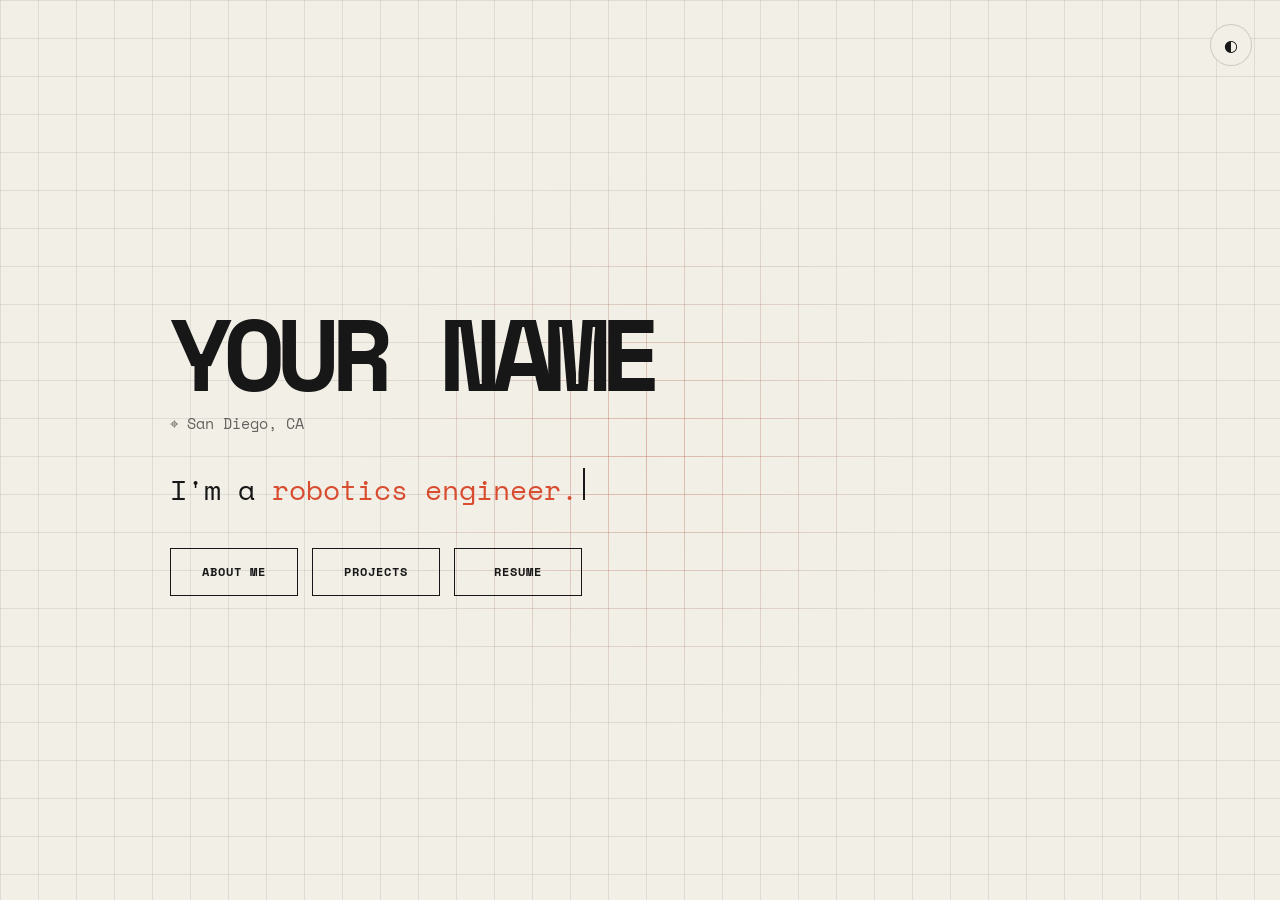
==== index.html @ e777f666 "Add files via upload" ====
<!doctype html>
<html lang="en">
<head>
  <meta charset="utf-8">
  <meta name="viewport" content="width=device-width, initial-scale=1">
  <meta name="description" content="Engineering and software portfolio">
  <title>Your Name | Portfolio</title>
  <script>
    (() => {
      const saved = localStorage.getItem("portfolio-theme");
      const dark = window.matchMedia("(prefers-color-scheme: dark)").matches;
      if (saved === "dark" || (!saved && dark)) {
        document.documentElement.dataset.theme = "dark";
      }
    })();
  </script>
  <link rel="stylesheet" href="styles.css">
  <script src="script.js" defer></script>
</head>
<body class="landing-page">
  <div class="grid-background" aria-hidden="true">
    <div class="grid-base"></div>
    <div class="grid-glow"></div>
  </div>

  <button class="theme-toggle" type="button" aria-label="Toggle color theme">
    <span class="theme-icon" aria-hidden="true">◐</span>
  </button>

  <main class="landing-shell">
    <section class="landing-copy">
      <p class="name-label">YOUR NAME</p>
      <p class="location">⌖ San Diego, CA</p>

      <div class="role-line">
        <span>I'm a&nbsp;</span>
        <span id="typed-role" class="typed-role"></span>
        <span class="typing-cursor" aria-hidden="true"></span>
      </div>

      <nav class="landing-nav" aria-label="Main pages">
        <a class="outline-button" href="about.html">About Me</a>
        <a class="outline-button" href="projects.html">Projects</a>
        <a class="outline-button" href="resume.html">Resume</a>
      </nav>
    </section>
  </main>

  <svg class="corner-doodle doodle-top" viewBox="0 0 420 420" role="img" aria-label="Original rocket doodle">
    <g fill="none" stroke="currentColor" stroke-width="5" stroke-linecap="round" stroke-linejoin="round">
      <path d="M210 50c55 42 76 115 54 192l-54 82-54-82c-22-77-1-150 54-192Z"/>
      <circle cx="210" cy="151" r="28"/>
      <path d="m158 229-58 41 18-87 45-23M262 229l58 41-18-87-45-23"/>
      <path d="m182 320-18 51 46-29 46 29-18-51"/>
      <path d="M192 75h36"/>
      <path d="M190 188h40"/>
    </g>
  </svg>

  <svg class="corner-doodle doodle-bottom" viewBox="0 0 520 340" role="img" aria-label="Original rover doodle">
    <g fill="none" stroke="currentColor" stroke-width="5" stroke-linecap="round" stroke-linejoin="round">
      <path d="M55 270h410"/>
      <circle cx="155" cy="262" r="41"/>
      <circle cx="370" cy="262" r="41"/>
      <path d="M119 225h287l-39-95H178Z"/>
      <path d="M217 130V84h102v46"/>
      <path d="m240 84 19-30h20l19 30"/>
      <circle cx="267" cy="109" r="8"/>
      <path d="M205 166h159M221 194h127"/>
      <path d="M367 129h51l31 31-29 27h-34"/>
      <path d="m449 160 26-14M450 163l28 7"/>
    </g>
  </svg>
</body>
</html>
---- styles.css ----
@import url('https://fonts.googleapis.com/css2?family=Inter:wght@400;500;600;700&family=Space+Mono:wght@400;700&display=swap');

:root {
  --bg: #f2efe7;
  --surface: rgba(255, 255, 255, .52);
  --text: #171717;
  --muted: #64635f;
  --line: rgba(23, 23, 23, .17);
  --grid: rgba(23, 23, 23, .085);
  --accent: #d84c2f;
  --shadow: 0 18px 50px rgba(20, 20, 20, .08);
}

:root[data-theme="dark"] {
  --bg: #121313;
  --surface: rgba(255, 255, 255, .035);
  --text: #f1efe8;
  --muted: #aaa9a2;
  --line: rgba(255, 255, 255, .17);
  --grid: rgba(255, 255, 255, .07);
  --accent: #ff775d;
  --shadow: 0 20px 60px rgba(0, 0, 0, .3);
}

* { box-sizing: border-box; }

html { color-scheme: light; }
html[data-theme="dark"] { color-scheme: dark; }

body {
  margin: 0;
  min-height: 100vh;
  overflow-x: hidden;
  background: var(--bg);
  color: var(--text);
  font-family: Inter, system-ui, sans-serif;
  transition: background .25s ease, color .25s ease;
}

a { color: inherit; }
button, a { -webkit-tap-highlight-color: transparent; }
button { font: inherit; }

.grid-background {
  position: fixed;
  inset: 0;
  z-index: -2;
  pointer-events: none;
}

.grid-base, .grid-glow {
  position: absolute;
  inset: 0;
  background-image:
    linear-gradient(var(--grid) 1px, transparent 1px),
    linear-gradient(90deg, var(--grid) 1px, transparent 1px);
  background-size: 38px 38px;
}

.grid-glow {
  opacity: .75;
  mask-image: radial-gradient(circle 280px at var(--mouse-x, 50%) var(--mouse-y, 50%), black, transparent);
  background-image:
    linear-gradient(color-mix(in srgb, var(--accent) 35%, transparent) 1px, transparent 1px),
    linear-gradient(90deg, color-mix(in srgb, var(--accent) 35%, transparent) 1px, transparent 1px);
}

.theme-toggle {
  position: fixed;
  top: 24px;
  right: 28px;
  z-index: 20;
  width: 42px;
  height: 42px;
  border: 1px solid var(--line);
  border-radius: 50%;
  background: color-mix(in srgb, var(--bg) 88%, transparent);
  color: var(--text);
  cursor: pointer;
  backdrop-filter: blur(12px);
}

.theme-toggle:hover { transform: rotate(16deg); }
.theme-toggle { transition: transform .2s ease, background .2s ease; }

.landing-page {
  display: grid;
  place-items: center;
  min-height: 100vh;
}

.landing-shell {
  width: min(1120px, calc(100% - 48px));
  min-height: 100vh;
  display: flex;
  align-items: center;
}

.landing-copy {
  position: relative;
  z-index: 2;
  margin-left: clamp(0px, 7vw, 90px);
}

.name-label {
  margin: 0 0 12px;
  font: 700 clamp(2.6rem, 8vw, 6.6rem)/.95 "Space Mono", monospace;
  letter-spacing: -.08em;
}

.location {
  margin: 0 0 34px;
  color: var(--muted);
  font-family: "Space Mono", monospace;
  font-size: .92rem;
}

.role-line {
  display: flex;
  align-items: baseline;
  min-height: 42px;
  margin-bottom: 38px;
  font: 500 clamp(1.15rem, 2.4vw, 1.75rem)/1.4 "Space Mono", monospace;
}

.typed-role { color: var(--accent); }

.typing-cursor {
  width: 2px;
  height: 1.15em;
  margin-left: 5px;
  background: var(--text);
  animation: blink .85s steps(1) infinite;
}

@keyframes blink { 50% { opacity: 0; } }

.landing-nav {
  display: flex;
  flex-wrap: wrap;
  gap: 14px;
}

.outline-button {
  display: inline-flex;
  justify-content: center;
  align-items: center;
  min-width: 128px;
  min-height: 48px;
  padding: 12px 20px;
  border: 1px solid var(--text);
  background: transparent;
  text-decoration: none;
  font: 700 .78rem/1 "Space Mono", monospace;
  text-transform: uppercase;
  letter-spacing: .08em;
  transition: color .18s ease, background .18s ease, transform .18s ease;
}

.outline-button:hover {
  background: var(--text);
  color: var(--bg);
  transform: translateY(-3px);
}

.corner-doodle {
  position: fixed;
  width: clamp(190px, 25vw, 330px);
  color: var(--text);
  opacity: 0;
  pointer-events: none;
  transition: opacity .12s linear;
}

.doodle-top {
  top: 18px;
  right: 35px;
  transform: rotate(10deg);
}

.doodle-bottom {
  right: 34px;
  bottom: 22px;
  transform: rotate(-8deg);
}

.site-header {
  width: min(1180px, calc(100% - 40px));
  margin: 0 auto;
  min-height: 84px;
  display: flex;
  align-items: center;
  gap: 34px;
  border-bottom: 1px solid var(--line);
}

.brand {
  display: grid;
  place-items: center;
  width: 42px;
  height: 42px;
  border: 1px solid var(--text);
  font: 700 .8rem "Space Mono", monospace;
  text-decoration: none;
}

.site-nav {
  display: flex;
  gap: 26px;
  margin-left: auto;
}

.site-nav a {
  color: var(--muted);
  font: 700 .77rem "Space Mono", monospace;
  text-decoration: none;
  text-transform: uppercase;
  letter-spacing: .08em;
}

.site-nav a:hover { color: var(--accent); }

.inline-toggle {
  position: static;
  flex: 0 0 auto;
}

.page-shell {
  width: min(1080px, calc(100% - 40px));
  margin: 0 auto;
  padding: clamp(62px, 9vw, 120px) 0 100px;
}

.page-intro {
  max-width: 850px;
  margin-bottom: 70px;
}

.eyebrow, .project-type {
  color: var(--accent);
  font: 700 .76rem "Space Mono", monospace;
  text-transform: uppercase;
  letter-spacing: .12em;
}

.page-intro h1 {
  margin: 10px 0 22px;
  font-size: clamp(2.5rem, 6vw, 5.4rem);
  line-height: 1.02;
  letter-spacing: -.055em;
}

.lede {
  max-width: 720px;
  color: var(--muted);
  font-size: clamp(1.05rem, 1.8vw, 1.28rem);
  line-height: 1.75;
}

.about-grid {
  display: grid;
  grid-template-columns: repeat(2, 1fr);
  gap: 20px;
}

.panel, .project-card, .resume-section {
  border: 1px solid var(--line);
  background: var(--surface);
  box-shadow: var(--shadow);
  backdrop-filter: blur(10px);
}

.panel { padding: clamp(26px, 4vw, 44px); }
.wide-panel { grid-column: 1 / -1; }

.panel h2, .resume-section h2 {
  margin-top: 0;
  font: 700 .84rem "Space Mono", monospace;
  text-transform: uppercase;
  letter-spacing: .1em;
}

.panel p, .clean-list {
  color: var(--muted);
  line-height: 1.75;
}

.clean-list { padding-left: 1.25rem; }

.tag-list {
  display: flex;
  flex-wrap: wrap;
  gap: 10px;
}

.tag-list span {
  border: 1px solid var(--line);
  padding: 8px 11px;
  font: 500 .73rem "Space Mono", monospace;
}

.compact span { padding: 6px 9px; }

.project-grid { display: grid; gap: 20px; }

.project-card {
  display: grid;
  grid-template-columns: 90px 1fr;
  gap: 25px;
  padding: clamp(26px, 5vw, 54px);
  transition: transform .2s ease, border-color .2s ease;
}

.project-card:hover {
  transform: translateY(-4px);
  border-color: var(--accent);
}

.project-number {
  color: var(--accent);
  font: 700 1.3rem "Space Mono", monospace;
}

.project-card h2 {
  margin: 8px 0 14px;
  font-size: clamp(1.65rem, 3vw, 2.5rem);
  letter-spacing: -.04em;
}

.project-card p:not(.project-type) {
  max-width: 730px;
  color: var(--muted);
  line-height: 1.7;
}

.text-link {
  display: inline-block;
  margin-top: 24px;
  color: var(--text);
  font: 700 .76rem "Space Mono", monospace;
  text-decoration-color: var(--accent);
  text-underline-offset: 5px;
}

.resume-intro {
  max-width: none;
  display: flex;
  justify-content: space-between;
  align-items: flex-end;
  gap: 30px;
}

.resume-layout { display: grid; gap: 20px; }
.resume-section { padding: clamp(28px, 5vw, 50px); }

.resume-entry {
  display: grid;
  grid-template-columns: 1fr auto;
  gap: 28px;
  padding: 28px 0;
  border-top: 1px solid var(--line);
}

.resume-entry h3 { margin: 0 0 8px; }
.resume-entry p { margin: 0; color: var(--muted); line-height: 1.65; }

@media (max-width: 720px) {
  .landing-shell { width: min(100% - 30px, 620px); }
  .landing-copy { margin-left: 0; }
  .corner-doodle { width: 180px; }
  .doodle-top { top: 70px; right: -40px; }
  .doodle-bottom { right: -25px; bottom: 12px; }
  .site-header { gap: 15px; }
  .site-nav { gap: 12px; }
  .site-nav a { font-size: .65rem; }
  .about-grid { grid-template-columns: 1fr; }
  .wide-panel { grid-column: auto; }
  .project-card { grid-template-columns: 1fr; }
  .resume-intro { align-items: flex-start; flex-direction: column; }
  .resume-entry { grid-template-columns: 1fr; }
}

@media (prefers-reduced-motion: reduce) {
  *, *::before, *::after {
    animation-duration: .01ms !important;
    animation-iteration-count: 1 !important;
    transition-duration: .01ms !important;
  }
}
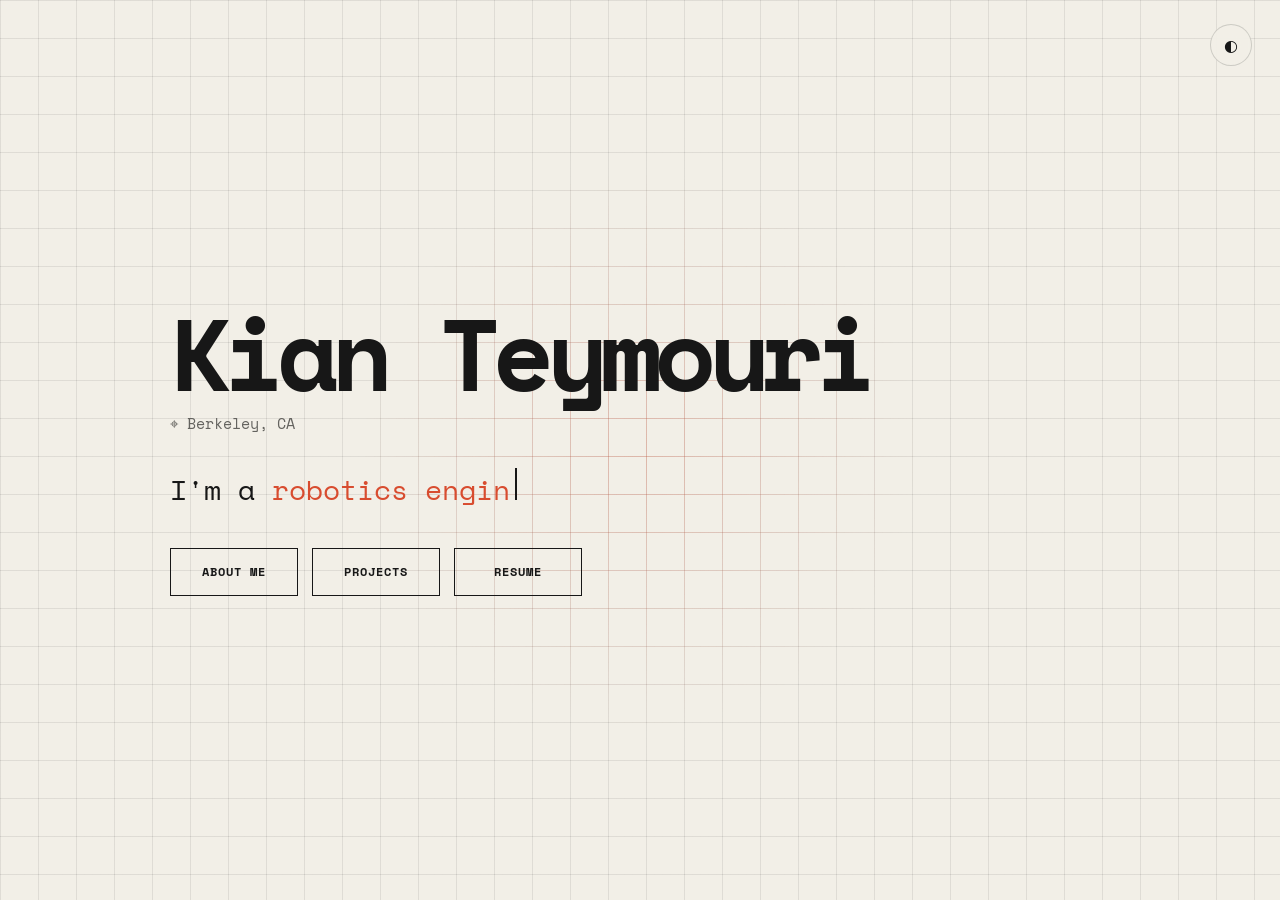
==== commit 1c52e7c8: "Update index.html" ====
--- a/index.html
+++ b/index.html
@@ -4,7 +4,7 @@
   <meta charset="utf-8">
   <meta name="viewport" content="width=device-width, initial-scale=1">
   <meta name="description" content="Engineering and software portfolio">
-  <title>Your Name | Portfolio</title>
+  <title>Kian Teymouri | Portfolio</title>
   <script>
     (() => {
       const saved = localStorage.getItem("portfolio-theme");
@@ -29,8 +29,8 @@
 
   <main class="landing-shell">
     <section class="landing-copy">
-      <p class="name-label">YOUR NAME</p>
-      <p class="location">⌖ San Diego, CA</p>
+      <p class="name-label">Kian Teymouri</p>
+      <p class="location">⌖ Berkeley, CA</p>
 
       <div class="role-line">
         <span>I'm a&nbsp;</span>
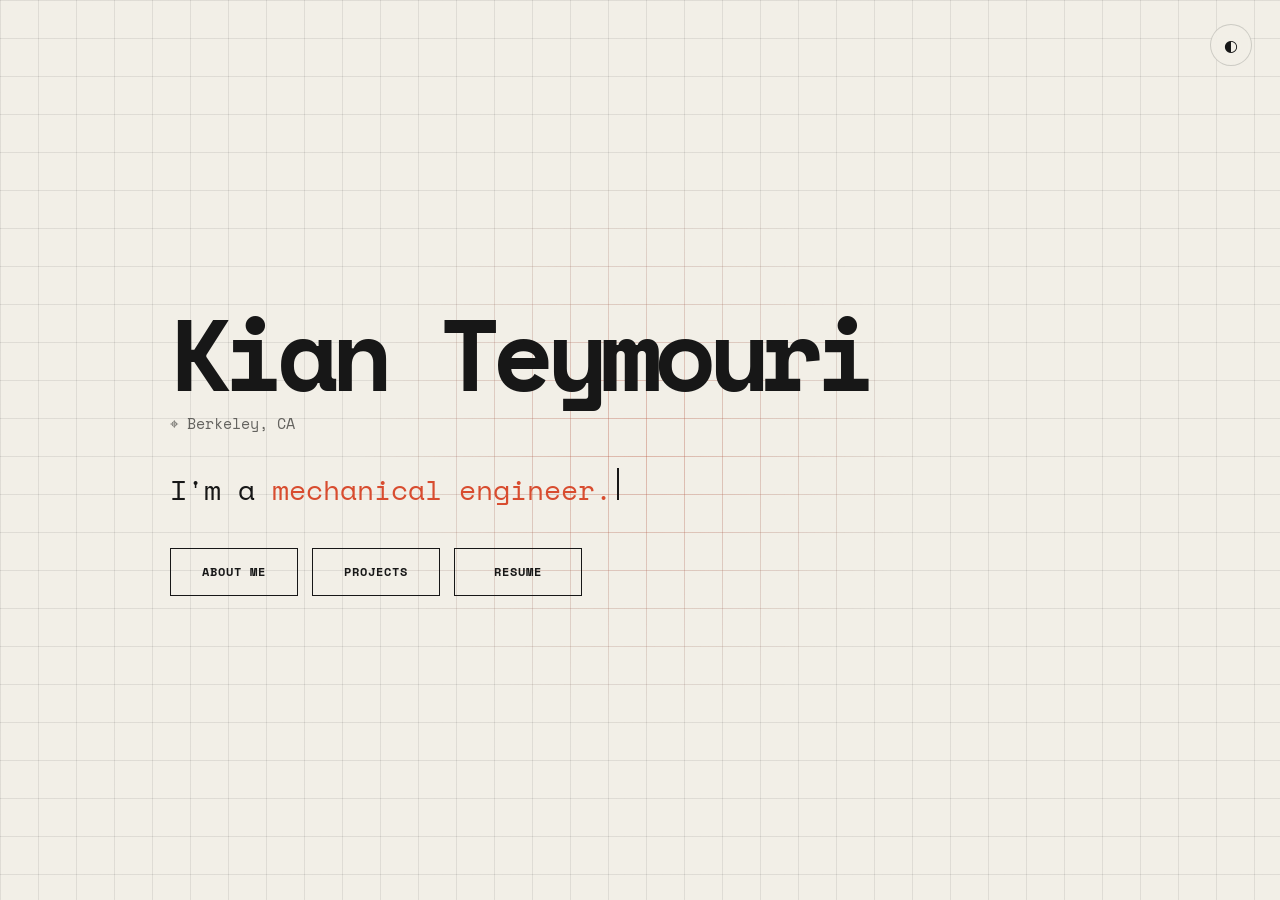
==== commit ee55b48d: "Update index.html" ====
--- a/index.html
+++ b/index.html
@@ -3,7 +3,7 @@
 <head>
   <meta charset="utf-8">
   <meta name="viewport" content="width=device-width, initial-scale=1">
-  <meta name="description" content="Engineering and software portfolio">
+  <meta name="description" content="Engineering and product portfolio">
   <title>Kian Teymouri | Portfolio</title>
   <script>
     (() => {
